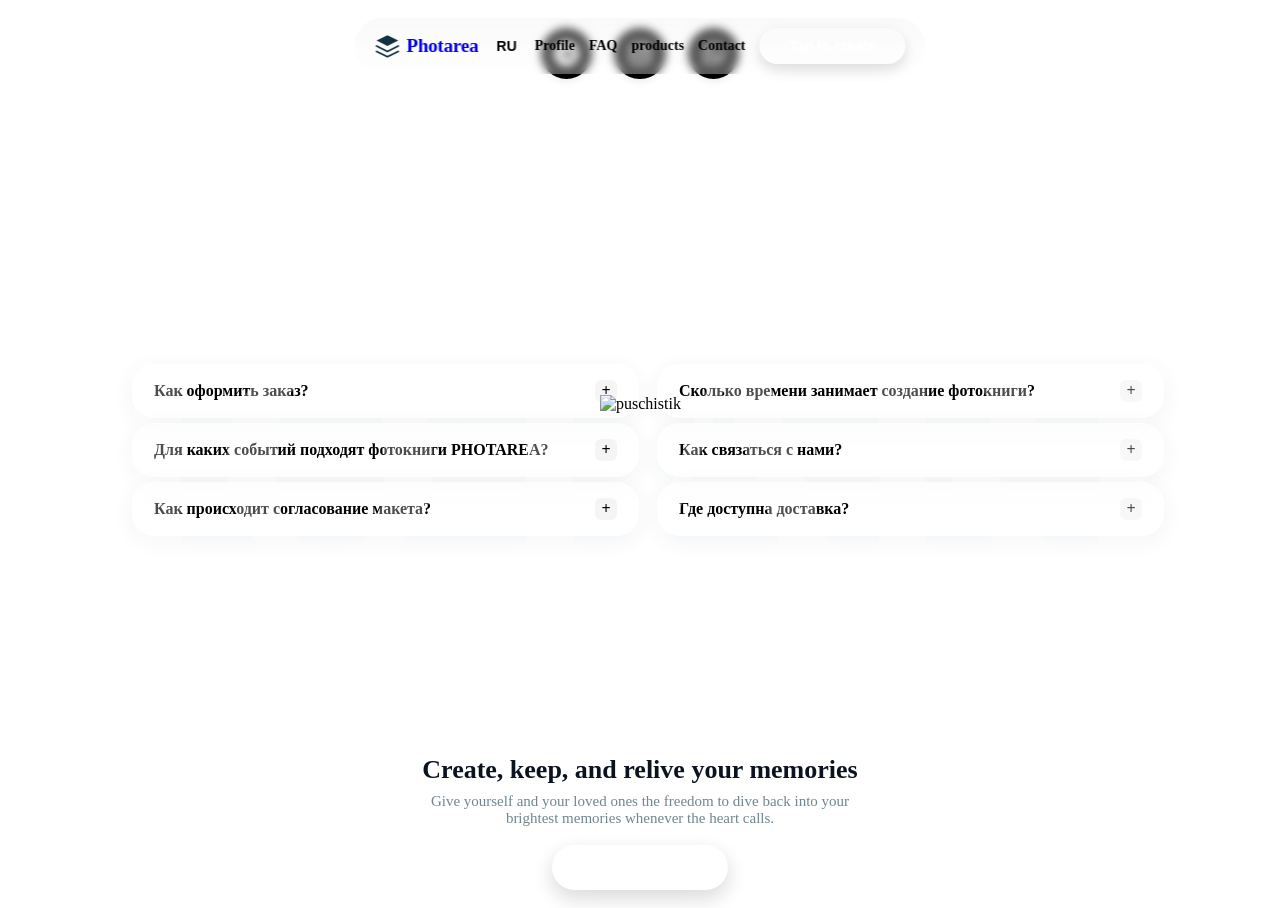
==== index.html @ 28ade05f "something wrong" ====
<!doctype html>
<html lang="en">
<head>
<meta charset="utf-8" />
<meta name="viewport" content="width=device-width,initial-scale=1" />
<meta name="theme-color" content="#FF93BB" />
<meta name="apple-mobile-web-app-capable" content="yes" />
<meta name="apple-mobile-web-app-status-bar-style" content="default" />

<link rel="preconnect" href="https://fonts.googleapis.com">
<link rel="preconnect" href="https://fonts.gstatic.com" crossorigin>
<link href="https://fonts.googleapis.com/css2?family=Poppins:wght@400;600;700&display=swap" rel="stylesheet">
<link href="https://fonts.googleapis.com/css2?family=Nunito:wght@700;800&display=swap" rel="stylesheet">

<link rel="stylesheet" href="css/main.css" />
<link rel="stylesheet" href="css/style.css" />
<link rel="stylesheet" href="css/public.css"/>
<link rel="stylesheet" href="https://cdnjs.cloudflare.com/ajax/libs/font-awesome/6.5.2/css/all.min.css">

<script src="../js/lang.js"></script>
<script src="../js/auth.js"></script>
<script scr="../index.js"></script>
<title>Photarea</title>
</head>
<body>
<div class="container">
  <header class="panel" role="banner" aria-label="Photarea navigation">
    <a class="logo" href="index.html" aria-label="Photarea home">
      <svg viewBox="0 0 24 24" fill="none" xmlns="http://www.w3.org/2000/svg" aria-hidden="true">
        <path d="M12 2L2 7L12 12L22 7L12 2Z" fill="#123244" />
        <path d="M2 17L12 22L22 17" stroke="#123244" stroke-width="1.6" stroke-linecap="round" stroke-linejoin="round" />
        <path d="M2 12L12 17L22 12" stroke="#123244" stroke-width="1.6" stroke-linecap="round" stroke-linejoin="round" />
      </svg>
      <div class="brand">Photarea</div>
    </a>
      
    <!-- inline language trigger (looks like normal text) -->
    <div class="lang" aria-hidden="false">
      <button class="lang-toggle" aria-haspopup="true" aria-expanded="false" title="Select language">RU</button>
      <div class="lang-menu" role="menu" aria-label="Language menu">
        <button class="lang-item selected" role="menuitem" data-lang="EN" data-label="English"><span class="code">EN</span><span class="label">English</span></button>
        <button class="lang-item" role="menuitem" data-lang="DE" data-label="Deutsch"><span class="code">DE</span><span class="label">Deutsch</span></button>
        <button class="lang-item" role="menuitem" data-lang="RU" data-label="Русский"><span class="code">RU</span><span class="label">Русский</span></button>
        <button class="lang-item" role="menuitem" data-lang="UA" data-label="Українська"><span class="code">UA</span><span class="label">Українська</span></button>
      </div>
    </div>

    <nav>
      <div class="nav-links">
        <a href="html/profile.html" data-protected>
          <img src="icon/free-icon-font-user-3917711.png" class="nav-icon" alt="">
          <span data-i18n="nav_profile">Profile</span>
        </a>
        <a href="html/faq.html">
          <img src="icon/free-icon-font-lightbulb-question-10469137.png" class="nav-icon" alt="">
          <span data-i18n="nav_faq">FAQ</span>
        </a>
        <a href="html/product.html">
          <img src="icon/free-icon-font-sparkles-17511706.png" class="nav-icon" alt="">
          <span data-i18n="nav_products">products</span>
        </a>
        <a href="html/support.html">
          <img src="icon/free-icon-font-comments-5074207.png" class="nav-icon" alt="">
          <span data-i18n="nav_contact">Contact</span>
        </a>
      </div>
    </nav>

    <div class="cta">
      <button class="btn" data-i18n="top_cta" onclick="window.location.href='html/album-guide.html'">Tap to create</button>
    </div>

  </header>

  <!-- Hero section — full viewport height, visually identical to original -->
  <section class="hero-section">
    <div class="hero-main">
      <p class="texthome">PHOTAREA</p>
      <img class="mascot" src="pushistik-2.0.png" alt="puschistik">
    </div>
    <div class="hero-copy" aria-hidden="false">
      <p class="hero-title" data-i18n="hero_title">Create, keep, and relive your memories</p>
      <p class="hero-sub" data-i18n="hero_sub">Give yourself and your loved ones the freedom to dive back into your <br> brightest memories whenever the heart calls.</p>
      <div class="hero-cta">
        <button class="btn" data-i18n="get_project" id="tapToCreate">Get Project</button>
      </div>
    </div>
  </section>

  <!-- Thin black divider -->
  <div class="section-divider"></div>

  <main>
    <section class="faq-section" aria-label="FAQ">
      <section class="faq-panel" aria-labelledby="faq1">
        <div class="faq-header" id="faq1" role="button" aria-controls="faq1-desc" aria-expanded="false">
          <span data-i18n="faq_q1_title">Как оформить заказ?</span>
          <span class="faq-toggle-indicator">+</span>
        </div>
        <div class="faq-body" id="faq1-desc" aria-hidden="true">
          <p data-i18n="faq_q1_p1">Вы выбираете желаемый формат фотокниги и отправляете нам фотографии. Далее менеджер связывается с вами лично, уточняет детали, настроение, пожелания и помогает сформировать концепцию. После согласования дизайнер создаёт индивидуальный макет, отражающий вашу историю и стиль. Мы согласуем каждую деталь, чтобы итоговая фотокнига выглядела именно так, как вы представляете.</p>
        </div>
      </section>

      <section class="faq-panel" aria-labelledby="faq2">
        <div class="faq-header" id="faq2" role="button" aria-controls="faq2-desc" aria-expanded="false">
          <span data-i18n="faq_q2_title">Сколько времени занимает создание фотокниги?</span>
          <span class="faq-toggle-indicator">+</span>
        </div>
        <div class="faq-body" id="faq2-desc" aria-hidden="true">
          <p data-i18n="faq_q2_p1">Вы можете создать свою индивидуальную фотокнигу, обсудив все детали с менеджером всего за 10 минут. Уже на следующий день мы отправим вам первый вариант макета для согласования.</p>
          <p data-i18n="faq_q2_p2">Дальнейшие сроки зависят от сложности дизайна и ваших пожеланий — иногда процесс немного удлиняется, если требуется дополнительная проработка деталей.</p>
          <p data-i18n="faq_q2_p3">После утверждения макета мы переходим к печати. Время доставки зависит от объёма фотокниги и сложности дизайна (зачастую процесс занимает максимум 14 дней).</p>
        </div>
      </section>

      <section class="faq-panel" aria-labelledby="faq3">
        <div class="faq-header" id="faq3" role="button" aria-controls="faq3-desc" aria-expanded="false">
          <span data-i18n="faq_q3_title">Для каких событий подходят фотокниги PHOTAREA?</span>
          <span class="faq-toggle-indicator">+</span>
        </div>
        <div class="faq-body" id="faq3-desc" aria-hidden="true">
          <p data-i18n="faq_q3_p1">Фотокниги PHOTAREA подходят для самых разных моментов вашей жизни: путешествий, тёплых подарков для близких, сохранения семейных традиций, важных событий и периодов, которые хочется помнить.</p>
          <p data-i18n="faq_q3_p2">Это могут быть воспоминания о путешествиях, любовные истори и история детства, годы взросления, семейные праздники и маленькие радости, которые создают вашу личную историю.</p>
          <p data-i18n="faq_q3_p3">Мы превращаем ваши моменты в вечную память, которая всегда будет рядом — красиво оформленную, доступную в любой момент и созданную с душой. Это всё, что хочется сохранить, передать дальше и хранить как часть семьи.</p>
        </div>
      </section>

      <section class="faq-panel" aria-labelledby="faq4">
        <div class="faq-header" id="faq4" role="button" aria-controls="faq4-desc" aria-expanded="false">
          <span data-i18n="faq_q4_title">Как связаться с нами?</span>
          <span class="faq-toggle-indicator">+</span>
        </div>
        <div class="faq-body" id="faq4-desc" aria-hidden="true">
          <p data-i18n="faq_q4_p1">Просто напишите нам в удобный мессенджер или заполните форму на сайте — менеджер ответит вам лично, поможет с выбором формата, обсудит идеи и расскажет обо всех этапах.</p>
        </div>
      </section>

      <section class="faq-panel" aria-labelledby="faq5">
        <div class="faq-header" id="faq5" role="button" aria-controls="faq5-desc" aria-expanded="false">
          <span data-i18n="faq_q5_title">Как происходит согласование макета?</span>
          <span class="faq-toggle-indicator">+</span>
        </div>
        <div class="faq-body" id="faq5-desc" aria-hidden="true">
          <p data-i18n="faq_q5_p1">Мы подготавливаем предварительный вариант и отправляем вам. Вы вносите корректировки, если нужно, а мы дорабатываем макет до полного идеала. Только после вашего утверждения работа переходит в печать.</p>
        </div>
      </section>

      <section class="faq-panel" aria-labelledby="faq6">
        <div class="faq-header" id="faq6" role="button" aria-controls="faq6-desc" aria-expanded="false">
          <span>Где доступна доставка?</span>
          <span class="faq-toggle-indicator">+</span>
        </div>
        <div class="faq-body" id="faq6-desc" aria-hidden="true">
          <p>На данный момент доставка осуществляется по Вене. Мы вручную и аккуратно передаём готовые фотокниги, чтобы они дошли до вас в идеальном состоянии.
            В ближайшее время планируется расширение доставки по всей Австрии.</p>
        </div>
      </section>
    </section>

    <div class="social-links">
      <a href="https://t.me/Photareabot" target="_blank" class="fab fa-telegram"></a>
      <a href="https://www.instagram.com/photarea.at/" target="_blank" class="fab fa-instagram"></a>
      <a href="https://wa.me/+79267020012" target="_blank" class="fab fa-whatsapp"></a>
    </div>
  </main>
</div>

<script>
  (function(){
    const headers = Array.from(document.querySelectorAll('.faq-header'));
    function closeBody(body){
      const panel = body.closest('.faq-panel');
      const header = panel.querySelector('.faq-header');
      const indicator = header.querySelector('.faq-toggle-indicator');
      body.classList.remove('open');
      body.style.maxHeight = '0px';
      body.setAttribute('aria-hidden','true');
      header.setAttribute('aria-expanded','false');
      if(indicator) indicator.textContent = '+';
    }
    headers.forEach(h=>{
      h.addEventListener('click', ()=>{
        const panel = h.closest('.faq-panel');
        const body = panel.querySelector('.faq-body');
        const indicator = h.querySelector('.faq-toggle-indicator');
        const isOpen = body.classList.contains('open');
        if(!isOpen){
          document.querySelectorAll('.faq-body.open').forEach(b=>{ if(b!==body) closeBody(b); });
          body.classList.add('open');
          body.style.maxHeight = body.scrollHeight + 'px';
          body.setAttribute('aria-hidden','false');
          h.setAttribute('aria-expanded','true');
          if(indicator) indicator.textContent = '−';
        } else {
          closeBody(body);
        }
      });
      h.addEventListener('keydown', (e)=>{ if(e.key==='Enter'||e.key===' '){e.preventDefault();h.click();} });
    });
  })();
</script>
</body>
</html>
---- css/style.css ----
html,body{
 height:100%;
}

/* надпись под маскотом mascot GIF */
.hero-copy{
 position:fixed;
 left:50%;
 top:75%;
 transform:translateX(-50%);
 text-align:center;
 width:100%;
 max-width:30rem;
 padding:5rem 20px;
 z-index:60;
 pointer-events:auto;
}

.mascot{
 position: relative;
 max-width: 30rem;
 width: auto;
 height: auto;
 z-index: 2;
 user-select: none;
 will-change: transform;
 animation: mascotFloat 3s ease-in-out infinite;
 margin-bottom: 7rem; /* Подтягиваем нижний текст ближе к гифке */
}

.panel{
 width: fit-content;
 background: linear-gradient(180deg, rgba(240, 240, 240, 0.351) , rgba(255,255,255,0.34));
 border-radius: 60px;
 padding: 10px 20px;
 display:flex;
 justify-content:center;
 align-items:center;
 flex-wrap:nowrap;
 gap:14px;
 backdrop-filter: blur(4px) saturate(150%);
 position: fixed;
 top: 2%;
 left: 50%;
 transform: translateX(-50%);
 z-index: 100;
}

.panel:before{
 content:"";
 position:absolute;
 /*inset:1px;*/
}

/* логотип на ~10px влево относительно предыдущего положения */
      .logo{
        display:flex;
        align-items:center;
        gap:6px;
        flex:0 0 auto;
        text-decoration:none
    }
      .logo svg{width:26px;height:26px}
      .brand{color:var(--accent-text);font-weight:700;font-size:19px;letter-spacing:-0.01em;text-decoration:none;}

      /* вернуть горизонтальное расположение и центрировать меню */
      nav{flex:0 0 auto;display:flex;justify-content:center;}
      .nav-links{display:flex;align-items:center;gap:14px;}
      .nav-links a{color:var(--link-muted);text-decoration:none;font-weight:600;font-size:14px;display:flex;flex-direction:column;align-items:center;gap:4px}
      .nav-links a:hover{color:var(--accent-text)}
      .nav-icon{display:none;width:20px;height:20px;object-fit: contain;}
      .nav-links a:hover .nav-icon{opacity: 0.8;}

      /* language trigger styling */
      .lang{position:relative;display:flex;align-items:center;margin: 0;}
      .lang-toggle{background:none;border:none;color:var(--link-muted);font-weight:600;font-size:14px;cursor:pointer;padding:6px 4px;display:flex;align-items:center;gap:8px}
      .lang-toggle:hover{color:var(--accent-text)}
      /* center dropdown under the toggle; increased width to fit labels when shown in toggle */
      .lang-menu{position:absolute;top:calc(100% + 17px);left:50%;transform:translateX(-50%);min-width:130px;
        /* полупрозрачный фон с блюром */
        background: rgba(255,255,255,0.32);
        backdrop-filter: blur(8px) saturate(110%);
        border-radius:10px;
        border:1px solid rgba(255,255,255,0.6);
        box-shadow:0 6px 18px rgba(12,35,50,0.06);
        /* уменьшил боковые отступы меню примерно в 2 раза */
        padding:6px 2px;display:none;flex-direction:column;z-index:3}
      .lang-menu.open{display:flex}
      /* компактные боковые отступы у пунктов: ~5-10px слева/справа */
      .lang-item{background:transparent;border:none;padding:8px 6px;text-align:center;cursor:pointer;font-weight:450;color:var(--accent-text);border-radius:6px;display:flex;align-items:center;justify-content:center;gap:8px;font-size:15px}
      .lang-item .code{font-weight:700;color:var(--accent-text);min-width:auto;text-align:center}
      .lang-item .label{color:var(--link-muted);font-weight:450;text-align:center}
      .lang-item:hover{background:rgba(255,255,255,0.14)}
      .lang-item.selected{background:rgba(0,0,0,0.06)}

      /* сдвинем кнопку на ~10px вправо и увеличим радиус */
      .cta{flex:0 0 auto;}
      .cta .btn{
        background: var(--button-bg);
        color:#fff;
        padding:10px 30px;
        border-radius:34px; /* увеличено примерно в 2 раза */
        border: none;
        font-weight:600;
        font-size:14px;
        box-shadow: 0 6px 14px rgba(17,17,17,0.14), inset 0 -2px 4px rgba(255,255,255,0.03);
        cursor: pointer;
      }
      .cta .btn:active{transform:translateY(1px)}

      /* Burger menu styles - only for mobile */
      .burger-menu {
        position: fixed;
        top: 0;
        left: 0;
        width: 100%;
        height: 100vh;
        background: transparent;
        backdrop-filter: blur(10px);
        z-index: 1000;
        padding: 80px 30px 30px;
        box-sizing: border-box;
        overflow-y: auto;
        transform: translateX(-100%);
        transition: transform 0.4s cubic-bezier(0.4, 0, 0.2, 1);
        display: flex;
        flex-direction: column;
        gap: 20px;
      }

      .burger-menu.active {
        transform: translateX(0);
      }

      .burger-close {
        position: absolute;
        top: 20px;
        right: 20px;
        background: none;
        border: none;
        font-size: 32px;
        color: #111;
        cursor: pointer;
        padding: 10px;
        line-height: 1;
      }

      .burger-nav {
        display: flex;
        flex-direction: column;
        gap: 15px;
      }

      .burger-nav a {
        display: flex;
        align-items: center;
        gap: 15px;
        padding: 18px 20px;
        background: #111;
        color: #fff;
        text-decoration: none;
        border-radius: 12px;
        font-size: 16px;
        font-weight: 600;
        transition: all 0.3s ease;
      }

      .burger-nav a:active {
        transform: scale(0.98);
        opacity: 0.8;
      }

      .burger-nav img {
        width: 24px;
        height: 24px;
        filter: invert(1) brightness(2);
      }

      .burger-lang {
        margin-top: 20px;
        padding: 20px;
        background: rgba(0, 0, 0, 0.05);
        border-radius: 12px;
      }

      .burger-lang-title {
        font-size: 14px;
        font-weight: 600;
        color: #666;
        margin-bottom: 12px;
        text-transform: uppercase;
        letter-spacing: 0.5px;
      }

      .burger-lang-items {
        display: grid;
        grid-template-columns: repeat(2, 1fr);
        gap: 10px;
      }

      .burger-lang-item {
        background: #111;
        color: #fff;
        border: none;
        padding: 12px;
        border-radius: 8px;
        font-size: 14px;
        font-weight: 600;
        cursor: pointer;
        transition: all 0.3s ease;
      }

      .burger-lang-item:active {
        transform: scale(0.95);
        opacity: 0.8;
      }

      .burger-lang-item.selected {
        background: #333;
      }

      .texthome{
        position: absolute;
        left: 50%;
        top: 50%;
        transform: translate(-50%, -50%);
        margin: 0;
        font-size: 19rem;
        font-display: fallback;
        font-weight: 800;
        color: #fff;
        opacity: 0.3;
        z-index: 1;
        user-select: none;
      }

      /* centered mascot and background text container */
      .hero-main {
        position: fixed;
        left: 50%;
        top: calc(50% + 10px);
        transform: translate(-50%, -50%);
        z-index: 50;
        display: flex;
        align-items: center;
        justify-content: center;
        pointer-events: none;
        width: 100%;
        height: auto;
      }

      @keyframes mascotFloat{
        0%{transform: translateY(0)}
        50%{transform: translateY(-30px)}
        100%{transform: translateY(0)}
      }




      .hero-title{font-size:26px;margin:0;color:#0b1220;font-weight:700}
      .hero-sub{font-size:15px;margin:8px 0 0;color:rgba(18,50,68,0.6);max-width:720px;margin-left:auto;margin-right:auto}
      .hero-cta{margin-top:18px}
      /* уменьшена примерно на 1/3 от предыдущего большого размера */
      .hero-cta .btn{
        background:var(--button-bg);
        color:#fff;
        padding:14px 48px;
        border-radius:45px;
        border:0;
        font-weight:700;
        font-size:15px;
        box-shadow:0 8px 20px rgba(17,17,17,0.16);
      }
    
      

      /* Responsive spacing adjustments */
      @media (max-width:1200px){
        .panel{width: fit-content; max-width: 95%; padding: 8px 15px; border-radius: 40px; gap: 12px;}
        .panel:before{border-radius: 40px;}
        .brand{display:none;}
        .nav-links{gap: 12px;}
        .nav-links a span{font-size: 10px;}
        .cta .btn{padding: 8px 15px; font-size: 12px;}
        .texthome{font-size: 120px;}
        .mascot{max-width: 60vw;}
      }

      @media (max-width:720px){
        body {
          display: flex;
          flex-direction: column;
          align-items: center;
          justify-content: flex-start;
          overflow: hidden;
          height: 100vh;
          padding: 0;
          margin: 0;
          position: relative;
        }
        
        /* Make logo clickable on mobile to open burger */
        .logo {
          cursor: pointer;
          z-index: 101;
        }
        
        .panel{
          padding: 11px 20px; 
          gap: 15px; 
          width: 90%; 
          min-width: auto; 
          max-width: 70%; 
          top: 15px; 
          border-radius: 50px;
        }
        .panel:before{border-radius: 50px;}
        .nav-links{gap: 15px}
        .nav-links a span{display:none;}
        .nav-icon{display:block; width: 28px; height: 28px;}
        .lang{margin: 0;}
        .lang-toggle{font-size: 16px;}
        .cta{display:none;}

        /* Flex container for Text and Mascot */
        .hero-main {
          position: relative;
          top: auto;
          left: auto;
          transform: none;
          display: flex;
          flex-direction: column;
          align-items: center;
          justify-content: center;
          width: 100%;
          margin-top: 65px; /* Space for header - reduced to show content higher */
          flex: 1; /* Take available space */
          pointer-events: none;
        }

        .texthome {
          position: relative;
          left: auto;
          top: auto;
          transform: none;
          font-size: 18vw;
          font-weight: 800;
          color: #fff;
          opacity: 0.6;
          z-index: 1;
          white-space: nowrap;
          user-select: none;
        }
        
        .mascot {
          position: relative;
          top: auto;
          left: auto;
          transform: none;
          max-width: 80vw;
          max-height: 35vh;
          margin: 0;
          animation: mascotFloatMobile 3s ease-in-out infinite;
        }
        
        @keyframes mascotFloatMobile {
          0%{transform: translateY(0)}
          50%{transform: translateY(-15px)}
          100%{transform: translateY(0)}
        }

        .hero-copy {
          position: relative;
          bottom: auto;
          top: auto;
          left: auto;
          transform: none;
          width: 100%;
          margin: -1px 0 0 0; /* Negative margin to bring content higher */
          z-index: 10;
          padding: 0 20px 120px 20px;
          box-sizing: border-box;
          text-align: center;
        }

        .hero-title{font-size: 24px; line-height: 1.2;}
        .hero-sub{font-size: 14px; line-height: 1.4; }
        .hero-sub br { display: none; }
        
        .hero-cta {
          width: 100%;
          display: flex;
          justify-content: center;
          margin-top: 20px;
        }
        .hero-cta .btn {
          width: 100%;
          font-size: 16px;
          padding: 16px 0;
          font-weight: 700;
          border-radius: 20px;
        }
}



      /* вернуть горизонтальное расположение и центрировать меню */
      nav{flex:0 0 auto;display:flex;justify-content:center;}
      .nav-links{display:flex;align-items:center;gap:14px;}
      .nav-links a{color:var(--link-muted);text-decoration:none;font-weight:600;font-size:14px;display:flex;flex-direction:column;align-items:center;gap:4px}
      .nav-links a:hover{color:var(--accent-text)}
      .nav-icon{display:none;width:20px;height:20px;object-fit: contain;}
      .nav-links a:hover .nav-icon{opacity: 0.8;}


      /* language trigger styling */
      .lang{position:relative;display:flex;align-items:center;margin: 0;}
      .lang-toggle{background:none;border:none;color:var(--link-muted);font-weight:600;font-size:14px;cursor:pointer;padding:6px 4px;display:flex;align-items:center;gap:8px}
      .lang-toggle:hover{color:var(--accent-text)}
      /* center dropdown under the toggle; increased width to fit labels when shown in toggle */
      .lang-menu{position:absolute;top:calc(100% + 17px);left:50%;transform:translateX(-50%);min-width:130px;
        /* полупрозрачный фон с блюром */
        background: rgba(255,255,255,0.32);
        backdrop-filter: blur(8px) saturate(110%);
        border-radius:10px;
        border:1px solid rgba(255,255,255,0.6);
        box-shadow:0 6px 18px rgba(12,35,50,0.06);
        /* уменьшил боковые отступы меню примерно в 2 раза */
        padding:6px 2px;display:none;flex-direction:column;z-index:3}
      .lang-menu.open{display:flex}
      /* компактные боковые отступы у пунктов: ~5-10px слева/справа */
      .lang-item{background:transparent;border:none;padding:8px 6px;text-align:center;cursor:pointer;font-weight:450;color:var(--accent-text);border-radius:6px;display:flex;align-items:center;justify-content:center;gap:8px;font-size:15px}
      .lang-item .code{font-weight:700;color:var(--accent-text);min-width:auto;text-align:center}
      .lang-item .label{color:var(--link-muted);font-weight:450;text-align:center}
      .lang-item:hover{background:rgba(255,255,255,0.14)}
      .lang-item.selected{background:rgba(0,0,0,0.06)}

      /* сдвинем кнопку на ~10px вправо и увеличим радиус */
      .cta{flex:0 0 auto;}
      .cta .btn{
        background: var(--button-bg);
        color:#fff;
        padding:10px 30px;
        border-radius:34px; /* увеличено примерно в 2 раза */
        border: none;
        font-weight:600;
        font-size:14px;
        box-shadow: 0 6px 14px rgba(17,17,17,0.14), inset 0 -2px 4px rgba(255,255,255,0.03);
        cursor: pointer;
      }
      .cta .btn:active{transform:translateY(1px)}

            .hero-cta .btn{
        background:var(--button-bg);
        color:#fff;
        padding:14px 48px;
        border-radius:45px;
        border:0;
        font-weight:700;
        font-size:15px;
        box-shadow:0 8px 20px rgba(17,17,17,0.16);
      }
    

      /* Responsive spacing adjustments */
      @media (max-width:1200px){
        .panel{width: fit-content; max-width: 95%; padding: 8px 15px; border-radius: 40px; gap: 12px;}
        .panel:before{border-radius: 40px;}
        .brand{display:none;}
        .nav-links{gap: 12px;}
        .nav-links a span{font-size: 10px;}
        .cta .btn{padding: 8px 15px; font-size: 12px;}
      }

      @media (max-width:720px){
        .panel{padding:11px 20px; gap: 15px; width: 90%; min-width: auto; max-width: 70%; top: 15px; border-radius: 50px;}
        .panel:before{border-radius: 50px;}
        .brand{display:none;}
        .nav-links{gap: 15px}
        .nav-links a span{display:none;}
        .nav-icon{display:block; width: 28px; height: 28px;}
        .lang{margin: 0;}
        .lang-toggle{font-size: 18px;}
        .cta{display:none;}
      }

      @keyframes mascotFloat{
        0%{transform:translate(-50%,-50%) translateY(0)}
        50%{transform:translate(-50%,-50%) translateY(-30px)}
        100%{transform:translate(-50%,-50%) translateY(0)}
      }

      
      /* FAQ styles */

      .faq-section{
        width: min(1000px, 88%);
        /* фиксируем FAQ по центру экрана */
        position: fixed;
        left: 50%;
        top: 50%;
        transform: translate(-50%,-50%);
        display: grid;
        grid-template-columns: repeat(2, minmax(280px, 1fr));
        gap: 5px 18px; /* rows gap 5px, columns gap 18px */
        align-items: start; /* prevent row items from stretching to same height */
        font-family: inherit;
        margin: 0;
        z-index: 20;
      }

      .faq-panel{width:100%; display:flex; flex-direction:column; align-self:start}

      /* move left/right columns outward by 8px (visual shift) */
      .faq-panel:nth-child(odd){ transform: translateX(-8px); }
      .faq-panel:nth-child(even){ transform: translateX(8px); }

      @media (max-width:720px){
        .faq-panel:nth-child(odd), .faq-panel:nth-child(even){ transform: none; }
      }

      @media (max-width:920px){
        .faq-section{grid-template-columns: repeat(2, 1fr); width:94%;}
      }

      @media (max-width:720px){
        /* Mobile: stack panels in a single column */
        .faq-section{grid-template-columns:1fr;width:94%;padding:0 10px;box-sizing:border-box}
        .faq-panel{transform:none;padding:12px;min-width:0;box-sizing:border-box}
        .faq-body p{font-size:16px;line-height:1.5;word-break:break-word;overflow-wrap:break-word}
      }

      @media (max-width:700px){
        /* Mobile: let FAQ flow normally so social links move down on expand */
        .faq-section{position:relative;left:auto;top:auto;transform:none;max-height:none;overflow:visible;margin:120px auto 0;width:94%;}
      }

      .faq-panel{
        background: linear-gradient(180deg, rgba(255,255,255,0.48), rgba(255,255,255,0.34));
        border: .3px solid var(--nav-border);
        border-radius: 22px;
        padding: 6px 8px;
        box-shadow: 0 5px 22px rgba(19,55,85,0.06);
        backdrop-filter: blur(8px) saturate(110%);
        overflow: visible;
      }

      .faq-header{
        cursor: pointer;
        display:flex;
        align-items:center;
        justify-content:space-between;
        gap:12px;
        padding:10px 14px;
        font-weight:700;
        color:var(--accent-text);
        user-select:none;
      }

      .faq-body{
        overflow:hidden;
        max-height:0;
        transition: max-height 320ms cubic-bezier(.2,.9,.3,1), padding 260ms ease, opacity 260ms ease;
        padding:0 14px;
        opacity:0;
      }

      .faq-body.open{ /* open state */
        opacity:1;
        padding:12px 14px 18px 14px;
      }

      .faq-body p{
        text-indent:1.2em; /* "красная строка" — отступ первой строки */
        margin:0 0 1em 0; /* одна строка пропуска между абзацами */
        line-height:1.6;
        color: #0b1220;
      }

      .faq-body p::first-line{ /* первая строка: наследует основной цвет (красный удалён) */
        color: inherit;
      }

      .faq-toggle-indicator{
        width:22px;height:22px;display:inline-flex;align-items:center;justify-content:center;border-radius:6px;background:rgba(0,0,0,0.04);font-weight:700;color:var(--accent-text)
      }



          .social-links {
        position: relative;
        left: auto;
        bottom: auto;
        transform: none;
        display: flex;
        gap: 0.6rem;
        justify-content: center;
        align-items: center;
        padding: 20px 0 30px 0;
        margin-top: auto;
        z-index: 10;
      }

      .social-links a {
        display:inline-flex;
        justify-content:center;
        align-items:center;
        margin: 0 0.4rem;
        width: 3.2rem;
        height: 3.2rem;
        line-height: 1;
        background-color: #000000;
        text-decoration: none;
        border-radius: 50%;
        color: #ffffff;
        font-size: 1.6rem;
        box-shadow: 0 2px 8px rgba(0,0,0,0.08);
        transition: transform .12s ease, background-color .12s ease, color .12s ease;
        cursor: pointer;
      }

      .social-links a:hover{
        transform: translateY(-3px);
        background-color: var(--main-clr, #ffffff);
        color: #000000;
        box-shadow: 0 6px 18px rgba(11,24,40,0.14);
      }

      @media (max-width:700px){
        .social-links{bottom:auto;gap:0.45rem; padding: 30px 0 20px 0; margin-top: auto;}
        .social-links a{width:3rem;height:3rem;font-size:2rem}
      }
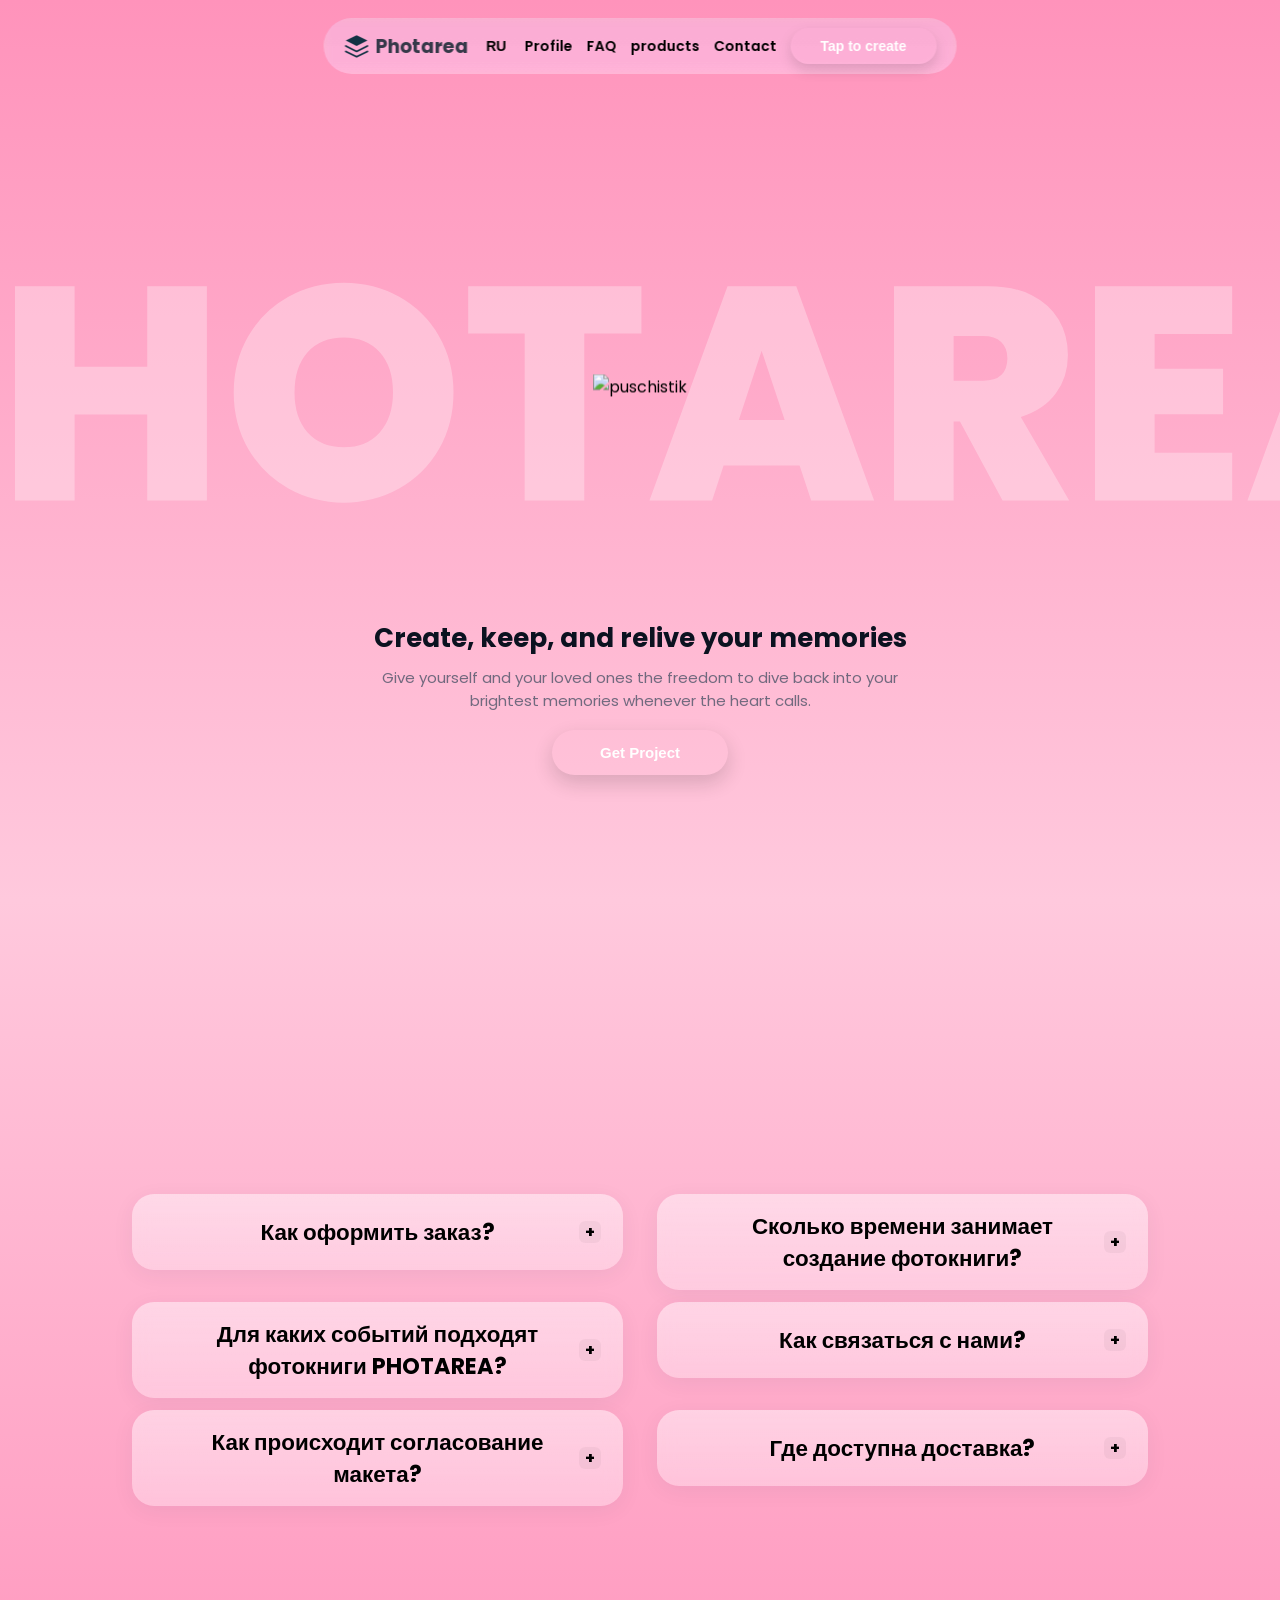
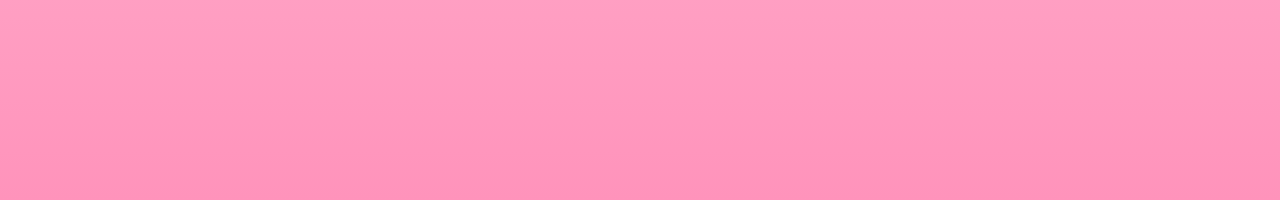
==== commit e3644a56: "The return of development 1. Adding admin-panel-v1 files to the repository 2. Editing files (deletin" ====
--- a/index.html
+++ b/index.html
@@ -17,9 +17,9 @@
 <link rel="stylesheet" href="css/public.css"/>
 <link rel="stylesheet" href="https://cdnjs.cloudflare.com/ajax/libs/font-awesome/6.5.2/css/all.min.css">
 
-<script src="../js/lang.js"></script>
-<script src="../js/auth.js"></script>
-<script scr="../index.js"></script>
+<script src="js/lang.js"></script>
+<script src="js/auth.js"></script>
+<script src="index.js"></script>
 <title>Photarea</title>
 </head>
 <body>
@@ -86,9 +86,6 @@
       </div>
     </div>
   </section>
-
-  <!-- Thin black divider -->
-  <div class="section-divider"></div>
 
   <main>
     <section class="faq-section" aria-label="FAQ">
@@ -158,11 +155,7 @@
       </section>
     </section>
 
-    <div class="social-links">
-      <a href="https://t.me/Photareabot" target="_blank" class="fab fa-telegram"></a>
-      <a href="https://www.instagram.com/photarea.at/" target="_blank" class="fab fa-instagram"></a>
-      <a href="https://wa.me/+79267020012" target="_blank" class="fab fa-whatsapp"></a>
-    </div>
+
   </main>
 </div>
 
--- a/css/style.css
+++ b/css/style.css
@@ -1,19 +1,74 @@
-html,body{
- height:100%;
-}
-
-/* надпись под маскотом mascot GIF */
+/* ============================================
+   Single-page scrollable layout
+   ============================================ */
+html {
+  height: 100%;
+}
+
+body {
+  min-height: 100vh;
+  height: auto;
+  overflow-y: unset;
+  display: block;
+  padding: 0;
+}
+
+.container {
+  display: flex;
+  flex-direction: column;
+  width: 100%;
+  margin: 0;
+  padding: 0;
+}
+
+.hero-section {
+  min-height: 100vh;
+  height: 100vh;
+  display: flex;
+  flex-direction: column;
+  align-items: center;
+  justify-content: center;
+  position: relative;
+  padding-top: 80px;
+  padding-bottom: 20px;
+  background: linear-gradient(180deg, var(--bg1) 0%, var(--bg3) 100%);
+  scroll-snap-align: start;
+  scroll-snap-stop: always;
+  overflow: hidden;
+}
+
+.section-divider {
+  width: 100%;
+  height: 1px;
+  background: rgba(0, 0, 0, 0.08);
+  margin: 0;
+}
+
+main {
+  display: flex;
+  flex-direction: column;
+  align-items: center;
+  justify-content: center;
+  min-height: 100vh;
+  height: 100vh;
+  padding: 60px 0;
+  width: 100%;
+  background: linear-gradient(180deg, var(--bg3) 0%, var(--bg1) 100%);
+  scroll-snap-align: start;
+  scroll-snap-stop: always;
+  overflow-y: auto;
+}
+
+/* надпись под маскотом */
 .hero-copy{
- position:fixed;
- left:50%;
- top:75%;
- transform:translateX(-50%);
+ position: relative;
  text-align:center;
  width:100%;
- max-width:30rem;
- padding:5rem 20px;
+ max-width:36rem;
+ padding: 0 20px 1rem;
  z-index:60;
  pointer-events:auto;
+ margin: 0 auto;
 }
 
 .mascot{
@@ -25,7 +80,7 @@
  user-select: none;
  will-change: transform;
  animation: mascotFloat 3s ease-in-out infinite;
- margin-bottom: 7rem; /* Подтягиваем нижний текст ближе к гифке */
+ margin-bottom: 1rem;
 }
 
 .panel{
@@ -236,17 +291,14 @@
 
       /* centered mascot and background text container */
       .hero-main {
-        position: fixed;
-        left: 50%;
-        top: calc(50% + 10px);
-        transform: translate(-50%, -50%);
+        position: relative;
         z-index: 50;
         display: flex;
         align-items: center;
         justify-content: center;
         pointer-events: none;
         width: 100%;
-        height: auto;
+        min-height: 50vh;
       }
 
       @keyframes mascotFloat{
@@ -293,8 +345,9 @@
           flex-direction: column;
           align-items: center;
           justify-content: flex-start;
-          overflow: hidden;
-          height: 100vh;
+          overflow-y: auto;
+          height: auto;
+          min-height: 100vh;
           padding: 0;
           margin: 0;
           position: relative;
@@ -324,6 +377,12 @@
         .cta{display:none;}
 
         /* Flex container for Text and Mascot */
+        .hero-section {
+          padding-top: 70px;
+          padding-bottom: 20px;
+          justify-content: flex-start;
+        }
+
         .hero-main {
           position: relative;
           top: auto;
@@ -334,8 +393,8 @@
           align-items: center;
           justify-content: center;
           width: 100%;
-          margin-top: 65px; /* Space for header - reduced to show content higher */
-          flex: 1; /* Take available space */
+          min-height: auto;
+          flex: none;
           pointer-events: none;
         }
 
@@ -377,9 +436,9 @@
           left: auto;
           transform: none;
           width: 100%;
-          margin: -1px 0 0 0; /* Negative margin to bring content higher */
+          margin: 0;
           z-index: 10;
-          padding: 0 20px 120px 20px;
+          padding: 0 20px 30px 20px;
           box-sizing: border-box;
           text-align: center;
         }
@@ -486,9 +545,9 @@
       }
 
       @keyframes mascotFloat{
-        0%{transform:translate(-50%,-50%) translateY(0)}
-        50%{transform:translate(-50%,-50%) translateY(-30px)}
-        100%{transform:translate(-50%,-50%) translateY(0)}
+        0%{transform:translateY(0)}
+        50%{transform:translateY(-20px)}
+        100%{transform:translateY(0)}
       }
 
       
@@ -496,17 +555,13 @@
 
       .faq-section{
         width: min(1000px, 88%);
-        /* фиксируем FAQ по центру экрана */
-        position: fixed;
-        left: 50%;
-        top: 50%;
-        transform: translate(-50%,-50%);
+        position: relative;
         display: grid;
         grid-template-columns: repeat(2, minmax(280px, 1fr));
-        gap: 5px 18px; /* rows gap 5px, columns gap 18px */
-        align-items: start; /* prevent row items from stretching to same height */
+        gap: 12px 18px;
+        align-items: start;
         font-family: inherit;
-        margin: 0;
+        margin: 0 auto;
         z-index: 20;
       }
 
@@ -533,7 +588,7 @@
 
       @media (max-width:700px){
         /* Mobile: let FAQ flow normally so social links move down on expand */
-        .faq-section{position:relative;left:auto;top:auto;transform:none;max-height:none;overflow:visible;margin:120px auto 0;width:94%;}
+        .faq-section{position:relative;left:auto;top:auto;transform:none;max-height:none;overflow:visible;margin:0 auto;width:94%;}
       }
 
       .faq-panel{
@@ -548,14 +603,30 @@
 
       .faq-header{
         cursor: pointer;
-        display:flex;
-        align-items:center;
-        justify-content:space-between;
-        gap:12px;
-        padding:10px 14px;
-        font-weight:700;
-        color:var(--accent-text);
-        user-select:none;
+        display: grid;
+        grid-template-columns: 22px 1fr 22px;
+        align-items: center;
+        gap: 8px;
+        padding: 10px 14px;
+        min-height: 64px;
+        font-weight: 700;
+        color: var(--accent-text);
+        user-select: none;
+      }
+
+      /* invisible left spacer — mirrors the + indicator on the right */
+      .faq-header::before {
+        content: '';
+        display: block;
+        width: 22px;
+        height: 22px;
+      }
+
+      /* center the question text */
+      .faq-header > span:first-child {
+        text-align: center;
+        font-size: 1.4rem;
+        line-height: 2rem;
       }
 
       .faq-body{
@@ -598,7 +669,6 @@
         justify-content: center;
         align-items: center;
         padding: 20px 0 30px 0;
-        margin-top: auto;
         z-index: 10;
       }
 
@@ -628,7 +698,7 @@
       }
 
       @media (max-width:700px){
-        .social-links{bottom:auto;gap:0.45rem; padding: 30px 0 20px 0; margin-top: auto;}
+        .social-links{bottom:auto;gap:0.45rem; padding: 30px 0 20px 0;}
         .social-links a{width:3rem;height:3rem;font-size:2rem}
       }
 
--- a/css/public.css
+++ b/css/public.css
@@ -0,0 +1,176 @@
+@import url('https://fonts.googleapis.com/css2?family=Poppins:ital,wght@300;400;500;600;700;800&display=swap');
+
+
+:root{
+ --color-primary: #7380ec;
+ --color-danger: #ff7782;
+ --color-success: #41f1b6;
+ --color-warning: #ffbb55;
+ --color-white: #fff;
+ --color-info-dark: #7d8da1;
+ --color-info-light: #dce1ed;
+ --color-dark: #363949;
+ --color-light: rgba(132, 139, 200, 0.18);
+ --color-primary-veriant: #111e88;
+ --color-dark-veriant: #677483;
+ --color-background: #f6f6f9;
+
+ --card-border-radius: 2rem;
+ --border-radius-1: 0.4rem;
+ --border-radius-2: 0.8rem;
+ --border-radius-3: 1.2rem;
+
+ --card-padding: 1.8rem;
+ --padding-1: 1.2rem;
+
+ --box-shadow: 0 2rem 3rem var(--color-light);
+    
+    
+    /* palette sampled from provided hero image */
+ --bg1: #FF93BB;
+ --bg3: #FFC9DD;
+}
+
+
+.dark-theme-variables {
+ --color-background: #181a1e;
+ --color-white: #202528;
+ --color-dark: #edeffd;
+ --color-dark-veriant: #a3bdcc;
+ --color-light: rgba(0,0,0,0.4);
+ --box-shadow: 0 2rem 3rem var(--color-light);
+}
+
+
+*{
+ margin: 0;
+ padding: 0;
+ outline: 0;
+ appearance: none;
+ border: 0;
+ text-decoration: none;
+ list-style: none;
+ box-sizing: border-box;
+}
+
+
+body{
+ width: 100vw;
+ height: 100vh;
+ overflow-x: hidden;
+ overflow-y: scroll;
+ scroll-snap-type: y mandatory;
+ margin:0;
+ font-family: 'Poppins', "Inter","Noto Sans Arabic","Roobert","Helvetica Neue",Helvetica,Arial,sans-serif, -apple-systemн;
+ background: var(--bg3);
+ -webkit-font-smoothing:antialiased;
+ -moz-osx-font-smoothing:grayscale;
+ display:block;
+}
+
+
+.container{
+ display: flex;
+ flex-direction: column;
+ width: 100%;
+ margin: 0 auto;
+}
+
+a{
+    color: var(--color-dark);
+}
+
+img{
+    display: block;
+    width: 100%;
+}
+
+h1{
+    font-weight: 800;
+    font-size: 1.8rem;
+}
+
+h2{
+    font-size:1.4rem;
+}
+
+h3{
+    font-size:0.87rem;
+}
+
+h4{
+    font-size: 0.8rem;
+}
+
+h5{
+    font-size: 0.77rem;
+}
+
+small{
+    font-size: 0.75rem;
+}
+
+.profile-photo{
+    width: 2.8rem;
+    height: 2.8rem;;
+    border-radius: 50%;
+    overflow: hidden;
+}
+
+.text-muted{
+    color: var(--color-dark);
+}
+
+p{
+    color: var(--color-dark-veriant);
+}
+
+b{
+    color: var(--color-dark);
+}
+
+.primary{
+    color: var(--color-primary);
+}
+
+.danger{
+    color: var(--color-danger);
+}
+.success{
+    color: var(--color-success);
+}
+.warning{
+    color: var(--color-warning);
+}
+
+aside{
+    height: 100vh;;
+}
+
+aside .top{
+    display: flex;
+    align-items: center;
+    justify-content: space-between;
+    margin-top:1.4rem;
+}
+
+aside .logo{
+    display: flex;
+    gap: 0.8rem;
+}
+
+aside .logo .img{
+    width: 2rem;
+    height: 2rem;
+}
+
+aside .close{
+    display: none;
+}
+
+
+@media screen and (min-width: 1921px) {
+    html {
+        font-size: 21px;
+    }
+}
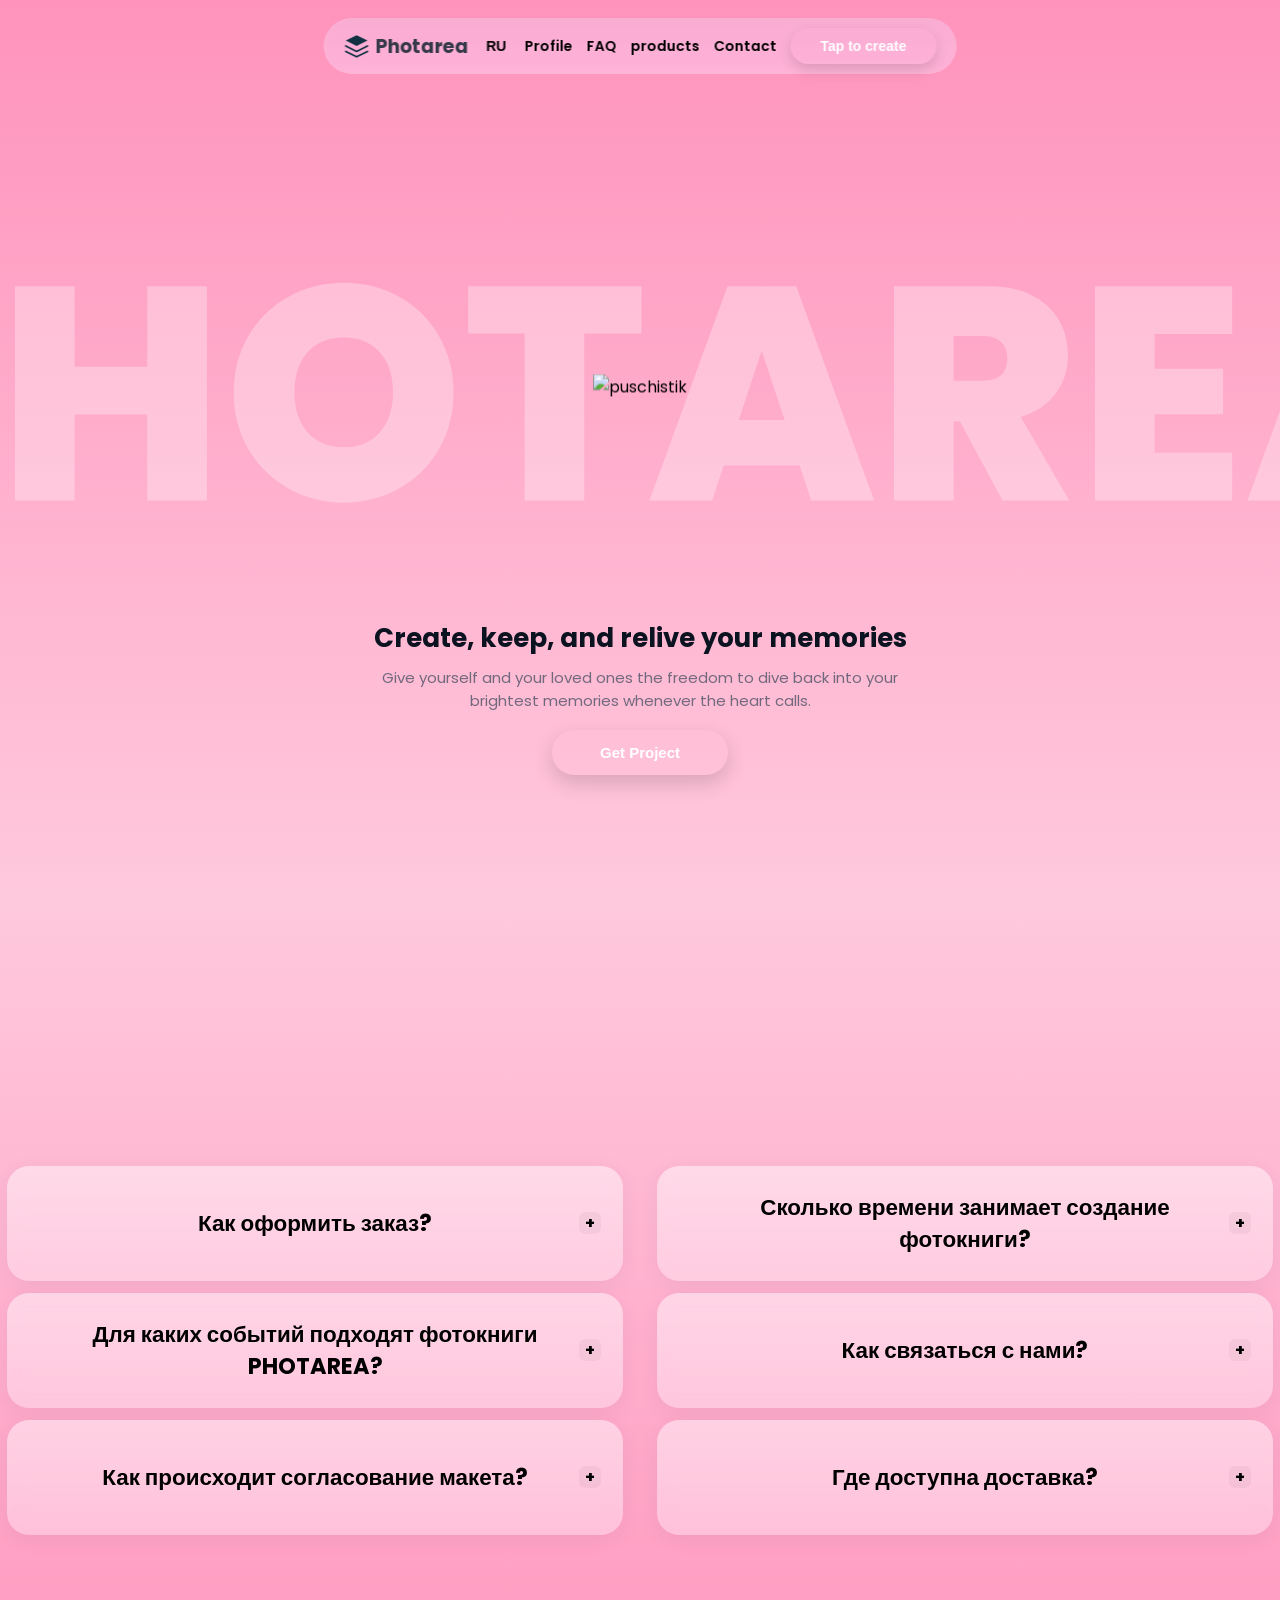
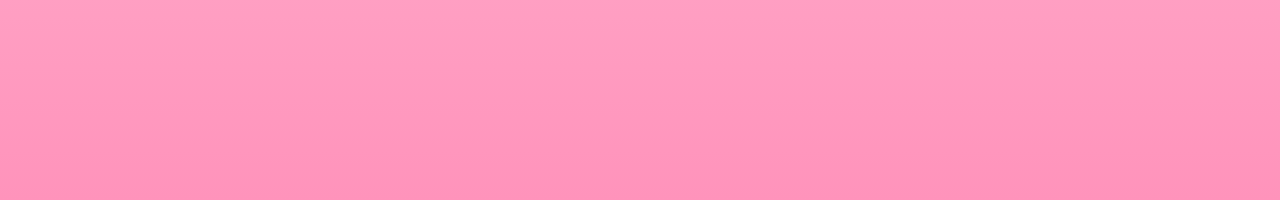
==== commit 204d284a: "The Faq page element is ready. Getting started on a new block - products. 1. Исправление работы пане" ====
--- a/index.html
+++ b/index.html
@@ -25,7 +25,7 @@
 <body>
 <div class="container">
   <header class="panel" role="banner" aria-label="Photarea navigation">
-    <a class="logo" href="index.html" aria-label="Photarea home">
+    <a class="logo" href="#index.main" aria-label="Photarea home">
       <svg viewBox="0 0 24 24" fill="none" xmlns="http://www.w3.org/2000/svg" aria-hidden="true">
         <path d="M12 2L2 7L12 12L22 7L12 2Z" fill="#123244" />
         <path d="M2 17L12 22L22 17" stroke="#123244" stroke-width="1.6" stroke-linecap="round" stroke-linejoin="round" />
@@ -51,7 +51,7 @@
           <img src="icon/free-icon-font-user-3917711.png" class="nav-icon" alt="">
           <span data-i18n="nav_profile">Profile</span>
         </a>
-        <a href="html/faq.html">
+        <a href="#Faq_Section">
           <img src="icon/free-icon-font-lightbulb-question-10469137.png" class="nav-icon" alt="">
           <span data-i18n="nav_faq">FAQ</span>
         </a>
@@ -73,7 +73,7 @@
   </header>
 
   <!-- Hero section — full viewport height, visually identical to original -->
-  <section class="hero-section">
+  <section class="hero-section" id="index.main">
     <div class="hero-main">
       <p class="texthome">PHOTAREA</p>
       <img class="mascot" src="pushistik-2.0.png" alt="puschistik">
@@ -88,71 +88,75 @@
   </section>
 
   <main>
-    <section class="faq-section" aria-label="FAQ">
-      <section class="faq-panel" aria-labelledby="faq1">
-        <div class="faq-header" id="faq1" role="button" aria-controls="faq1-desc" aria-expanded="false">
-          <span data-i18n="faq_q1_title">Как оформить заказ?</span>
-          <span class="faq-toggle-indicator">+</span>
-        </div>
-        <div class="faq-body" id="faq1-desc" aria-hidden="true">
-          <p data-i18n="faq_q1_p1">Вы выбираете желаемый формат фотокниги и отправляете нам фотографии. Далее менеджер связывается с вами лично, уточняет детали, настроение, пожелания и помогает сформировать концепцию. После согласования дизайнер создаёт индивидуальный макет, отражающий вашу историю и стиль. Мы согласуем каждую деталь, чтобы итоговая фотокнига выглядела именно так, как вы представляете.</p>
-        </div>
-      </section>
-
-      <section class="faq-panel" aria-labelledby="faq2">
-        <div class="faq-header" id="faq2" role="button" aria-controls="faq2-desc" aria-expanded="false">
-          <span data-i18n="faq_q2_title">Сколько времени занимает создание фотокниги?</span>
-          <span class="faq-toggle-indicator">+</span>
-        </div>
-        <div class="faq-body" id="faq2-desc" aria-hidden="true">
-          <p data-i18n="faq_q2_p1">Вы можете создать свою индивидуальную фотокнигу, обсудив все детали с менеджером всего за 10 минут. Уже на следующий день мы отправим вам первый вариант макета для согласования.</p>
-          <p data-i18n="faq_q2_p2">Дальнейшие сроки зависят от сложности дизайна и ваших пожеланий — иногда процесс немного удлиняется, если требуется дополнительная проработка деталей.</p>
-          <p data-i18n="faq_q2_p3">После утверждения макета мы переходим к печати. Время доставки зависит от объёма фотокниги и сложности дизайна (зачастую процесс занимает максимум 14 дней).</p>
-        </div>
-      </section>
-
-      <section class="faq-panel" aria-labelledby="faq3">
-        <div class="faq-header" id="faq3" role="button" aria-controls="faq3-desc" aria-expanded="false">
-          <span data-i18n="faq_q3_title">Для каких событий подходят фотокниги PHOTAREA?</span>
-          <span class="faq-toggle-indicator">+</span>
-        </div>
-        <div class="faq-body" id="faq3-desc" aria-hidden="true">
-          <p data-i18n="faq_q3_p1">Фотокниги PHOTAREA подходят для самых разных моментов вашей жизни: путешествий, тёплых подарков для близких, сохранения семейных традиций, важных событий и периодов, которые хочется помнить.</p>
-          <p data-i18n="faq_q3_p2">Это могут быть воспоминания о путешествиях, любовные истори и история детства, годы взросления, семейные праздники и маленькие радости, которые создают вашу личную историю.</p>
-          <p data-i18n="faq_q3_p3">Мы превращаем ваши моменты в вечную память, которая всегда будет рядом — красиво оформленную, доступную в любой момент и созданную с душой. Это всё, что хочется сохранить, передать дальше и хранить как часть семьи.</p>
-        </div>
-      </section>
-
-      <section class="faq-panel" aria-labelledby="faq4">
-        <div class="faq-header" id="faq4" role="button" aria-controls="faq4-desc" aria-expanded="false">
-          <span data-i18n="faq_q4_title">Как связаться с нами?</span>
-          <span class="faq-toggle-indicator">+</span>
-        </div>
-        <div class="faq-body" id="faq4-desc" aria-hidden="true">
-          <p data-i18n="faq_q4_p1">Просто напишите нам в удобный мессенджер или заполните форму на сайте — менеджер ответит вам лично, поможет с выбором формата, обсудит идеи и расскажет обо всех этапах.</p>
-        </div>
-      </section>
-
-      <section class="faq-panel" aria-labelledby="faq5">
-        <div class="faq-header" id="faq5" role="button" aria-controls="faq5-desc" aria-expanded="false">
-          <span data-i18n="faq_q5_title">Как происходит согласование макета?</span>
-          <span class="faq-toggle-indicator">+</span>
-        </div>
-        <div class="faq-body" id="faq5-desc" aria-hidden="true">
-          <p data-i18n="faq_q5_p1">Мы подготавливаем предварительный вариант и отправляем вам. Вы вносите корректировки, если нужно, а мы дорабатываем макет до полного идеала. Только после вашего утверждения работа переходит в печать.</p>
-        </div>
-      </section>
-
-      <section class="faq-panel" aria-labelledby="faq6">
-        <div class="faq-header" id="faq6" role="button" aria-controls="faq6-desc" aria-expanded="false">
-          <span>Где доступна доставка?</span>
-          <span class="faq-toggle-indicator">+</span>
-        </div>
-        <div class="faq-body" id="faq6-desc" aria-hidden="true">
-          <p>На данный момент доставка осуществляется по Вене. Мы вручную и аккуратно передаём готовые фотокниги, чтобы они дошли до вас в идеальном состоянии.
-            В ближайшее время планируется расширение доставки по всей Австрии.</p>
-        </div>
-      </section>
+    <section class="faq-section" aria-label="FAQ" id="Faq_Section">
+      <div class="faq-col">
+        <section class="faq-panel" aria-labelledby="faq1">
+          <div class="faq-header" id="faq1" role="button" aria-controls="faq1-desc" aria-expanded="false">
+            <span data-i18n="faq_q1_title">Как оформить заказ?</span>
+            <span class="faq-toggle-indicator">+</span>
+          </div>
+          <div class="faq-body" id="faq1-desc" aria-hidden="true">
+            <p data-i18n="faq_q1_p1">Вы выбираете желаемый формат фотокниги и отправляете нам фотографии. Далее менеджер связывается с вами лично, уточняет детали, настроение, пожелания и помогает сформировать концепцию. После согласования дизайнер создаёт индивидуальный макет, отражающий вашу историю и стиль. Мы согласуем каждую деталь, чтобы итоговая фотокнига выглядела именно так, как вы представляете.</p>
+          </div>
+        </section>
+
+        <section class="faq-panel" aria-labelledby="faq3">
+          <div class="faq-header" id="faq3" role="button" aria-controls="faq3-desc" aria-expanded="false">
+            <span data-i18n="faq_q3_title">Для каких событий подходят фотокниги PHOTAREA?</span>
+            <span class="faq-toggle-indicator">+</span>
+          </div>
+          <div class="faq-body" id="faq3-desc" aria-hidden="true">
+            <p data-i18n="faq_q3_p1">Фотокниги PHOTAREA подходят для самых разных моментов вашей жизни: путешествий, тёплых подарков для близких, сохранения семейных традиций, важных событий и периодов, которые хочется помнить.</p>
+            <p data-i18n="faq_q3_p2">Это могут быть воспоминания о путешествиях, любовные истори и история детства, годы взросления, семейные праздники и маленькие радости, которые создают вашу личную историю.</p>
+            <p data-i18n="faq_q3_p3">Мы превращаем ваши моменты в вечную память, которая всегда будет рядом — красиво оформленную, доступную в любой момент и созданную с душой. Это всё, что хочется сохранить, передать дальше и хранить как часть семьи.</p>
+          </div>
+        </section>
+
+        <section class="faq-panel" aria-labelledby="faq5">
+          <div class="faq-header" id="faq5" role="button" aria-controls="faq5-desc" aria-expanded="false">
+            <span data-i18n="faq_q5_title">Как происходит согласование макета?</span>
+            <span class="faq-toggle-indicator">+</span>
+          </div>
+          <div class="faq-body" id="faq5-desc" aria-hidden="true">
+            <p data-i18n="faq_q5_p1">Мы подготавливаем предварительный вариант и отправляем вам. Вы вносите корректировки, если нужно, а мы дорабатываем макет до полного идеала. Только после вашего утверждения работа переходит в печать.</p>
+          </div>
+        </section>
+      </div>
+
+      <div class="faq-col">
+        <section class="faq-panel" aria-labelledby="faq2">
+          <div class="faq-header" id="faq2" role="button" aria-controls="faq2-desc" aria-expanded="false">
+            <span data-i18n="faq_q2_title">Сколько времени занимает создание фотокниги?</span>
+            <span class="faq-toggle-indicator">+</span>
+          </div>
+          <div class="faq-body" id="faq2-desc" aria-hidden="true">
+            <p data-i18n="faq_q2_p1">Вы можете создать свою индивидуальную фотокнигу, обсудив все детали с менеджером всего за 10 минут. Уже на следующий день мы отправим вам первый вариант макета для согласования.</p>
+            <p data-i18n="faq_q2_p2">Дальнейшие сроки зависят от сложности дизайна и ваших пожеланий — иногда процесс немного удлиняется, если требуется дополнительная проработка деталей.</p>
+            <p data-i18n="faq_q2_p3">После утверждения макета мы переходим к печати. Время доставки зависит от объёма фотокниги и сложности дизайна (зачастую процесс занимает максимум 14 дней).</p>
+          </div>
+        </section>
+
+        <section class="faq-panel" aria-labelledby="faq4">
+          <div class="faq-header" id="faq4" role="button" aria-controls="faq4-desc" aria-expanded="false">
+            <span data-i18n="faq_q4_title">Как связаться с нами?</span>
+            <span class="faq-toggle-indicator">+</span>
+          </div>
+          <div class="faq-body" id="faq4-desc" aria-hidden="true">
+            <p data-i18n="faq_q4_p1">Просто напишите нам в удобный мессенджер или заполните форму на сайте — менеджер ответит вам лично, поможет с выбором формата, обсудит идеи и расскажет обо всех этапах.</p>
+          </div>
+        </section>
+
+        <section class="faq-panel" aria-labelledby="faq6">
+          <div class="faq-header" id="faq6" role="button" aria-controls="faq6-desc" aria-expanded="false">
+            <span>Где доступна доставка?</span>
+            <span class="faq-toggle-indicator">+</span>
+          </div>
+          <div class="faq-body" id="faq6-desc" aria-hidden="true">
+            <p>На данный момент доставка осуществляется по Вене. Мы вручную и аккуратно передаём готовые фотокниги, чтобы они дошли до вас в идеальном состоянии.
+              В ближайшее время планируется расширение доставки по всей Австрии.</p>
+          </div>
+        </section>
+      </div>
     </section>
 
 
--- a/css/style.css
+++ b/css/style.css
@@ -3,6 +3,7 @@
    ============================================ */
 html {
   height: 100%;
+  scroll-behavior: smooth; /*для более плавного переключения по секциям*/
 }
 
 body {
@@ -554,51 +555,70 @@
       /* FAQ styles */
 
       .faq-section{
-        width: min(1000px, 88%);
-        position: relative;
-        display: grid;
-        grid-template-columns: repeat(2, minmax(280px, 1fr));
-        gap: 12px 18px;
-        align-items: start;
+        width: 1250px;
+        display: flex;
+        flex-direction: row;
+        gap: 18px;
         font-family: inherit;
         margin: 0 auto;
         z-index: 20;
       }
 
-      .faq-panel{width:100%; display:flex; flex-direction:column; align-self:start}
-
-      /* move left/right columns outward by 8px (visual shift) */
-      .faq-panel:nth-child(odd){ transform: translateX(-8px); }
-      .faq-panel:nth-child(even){ transform: translateX(8px); }
-
-      @media (max-width:720px){
-        .faq-panel:nth-child(odd), .faq-panel:nth-child(even){ transform: none; }
-      }
-
-      @media (max-width:920px){
-        .faq-section{grid-template-columns: repeat(2, 1fr); width:94%;}
-      }
-
-      @media (max-width:720px){
-        /* Mobile: stack panels in a single column */
-        .faq-section{grid-template-columns:1fr;width:94%;padding:0 10px;box-sizing:border-box}
-        .faq-panel{transform:none;padding:12px;min-width:0;box-sizing:border-box}
-        .faq-body p{font-size:16px;line-height:1.5;word-break:break-word;overflow-wrap:break-word}
-      }
-
-      @media (max-width:700px){
-        /* Mobile: let FAQ flow normally so social links move down on expand */
-        .faq-section{position:relative;left:auto;top:auto;transform:none;max-height:none;overflow:visible;margin:0 auto;width:94%;}
+      .faq-col{
+        flex: 1;
+        display: flex;
+        flex-direction: column;
+        gap: 12px;
       }
 
       .faq-panel{
+        width: 100%;
+        display: flex;
+        flex-direction: column;
+        justify-content: center;
+        height: 115px;
+        overflow: hidden;
         background: linear-gradient(180deg, rgba(255,255,255,0.48), rgba(255,255,255,0.34));
         border: .3px solid var(--nav-border);
         border-radius: 22px;
         padding: 6px 8px;
         box-shadow: 0 5px 22px rgba(19,55,85,0.06);
         backdrop-filter: blur(8px) saturate(110%);
+        box-sizing: border-box;
+      }
+
+      /* open panel grows freely, neighbour in other column is unaffected */
+      .faq-panel:has(.faq-body.open){
+        height: auto;
         overflow: visible;
+      }
+
+      /* move left/right columns outward by 8px (visual shift) */
+      .faq-col:first-child{ transform: translateX(-8px); }
+      .faq-col:last-child{ transform: translateX(8px); }
+
+      @media (max-width:720px){
+        .faq-col:first-child, .faq-col:last-child{ transform: none; }
+      }
+
+      @media (max-width:920px){
+        .faq-section{width:94%;}
+      }
+
+      @media (max-width:720px){
+        /* Mobile: single column */
+        .faq-section{flex-direction:column;width:94%;padding:0 10px;box-sizing:border-box;}
+        .faq-col{width:100%;}
+        .faq-panel{height:auto; padding:12px; min-width:0; box-sizing:border-box;}
+        .faq-body p{font-size:16px;line-height:1.5;word-break:break-word;overflow-wrap:break-word}
+      }
+
+      @media (max-width:700px){
+        .faq-section{margin:0 auto;width:94%;}
+      }
+
+      .faq-panel{
+        box-sizing: border-box;
       }
 
       .faq-header{
@@ -622,7 +642,7 @@
         height: 22px;
       }
 
-      /* center the question text */
+      /* question text — left-aligned as in reference */
       .faq-header > span:first-child {
         text-align: center;
         font-size: 1.4rem;
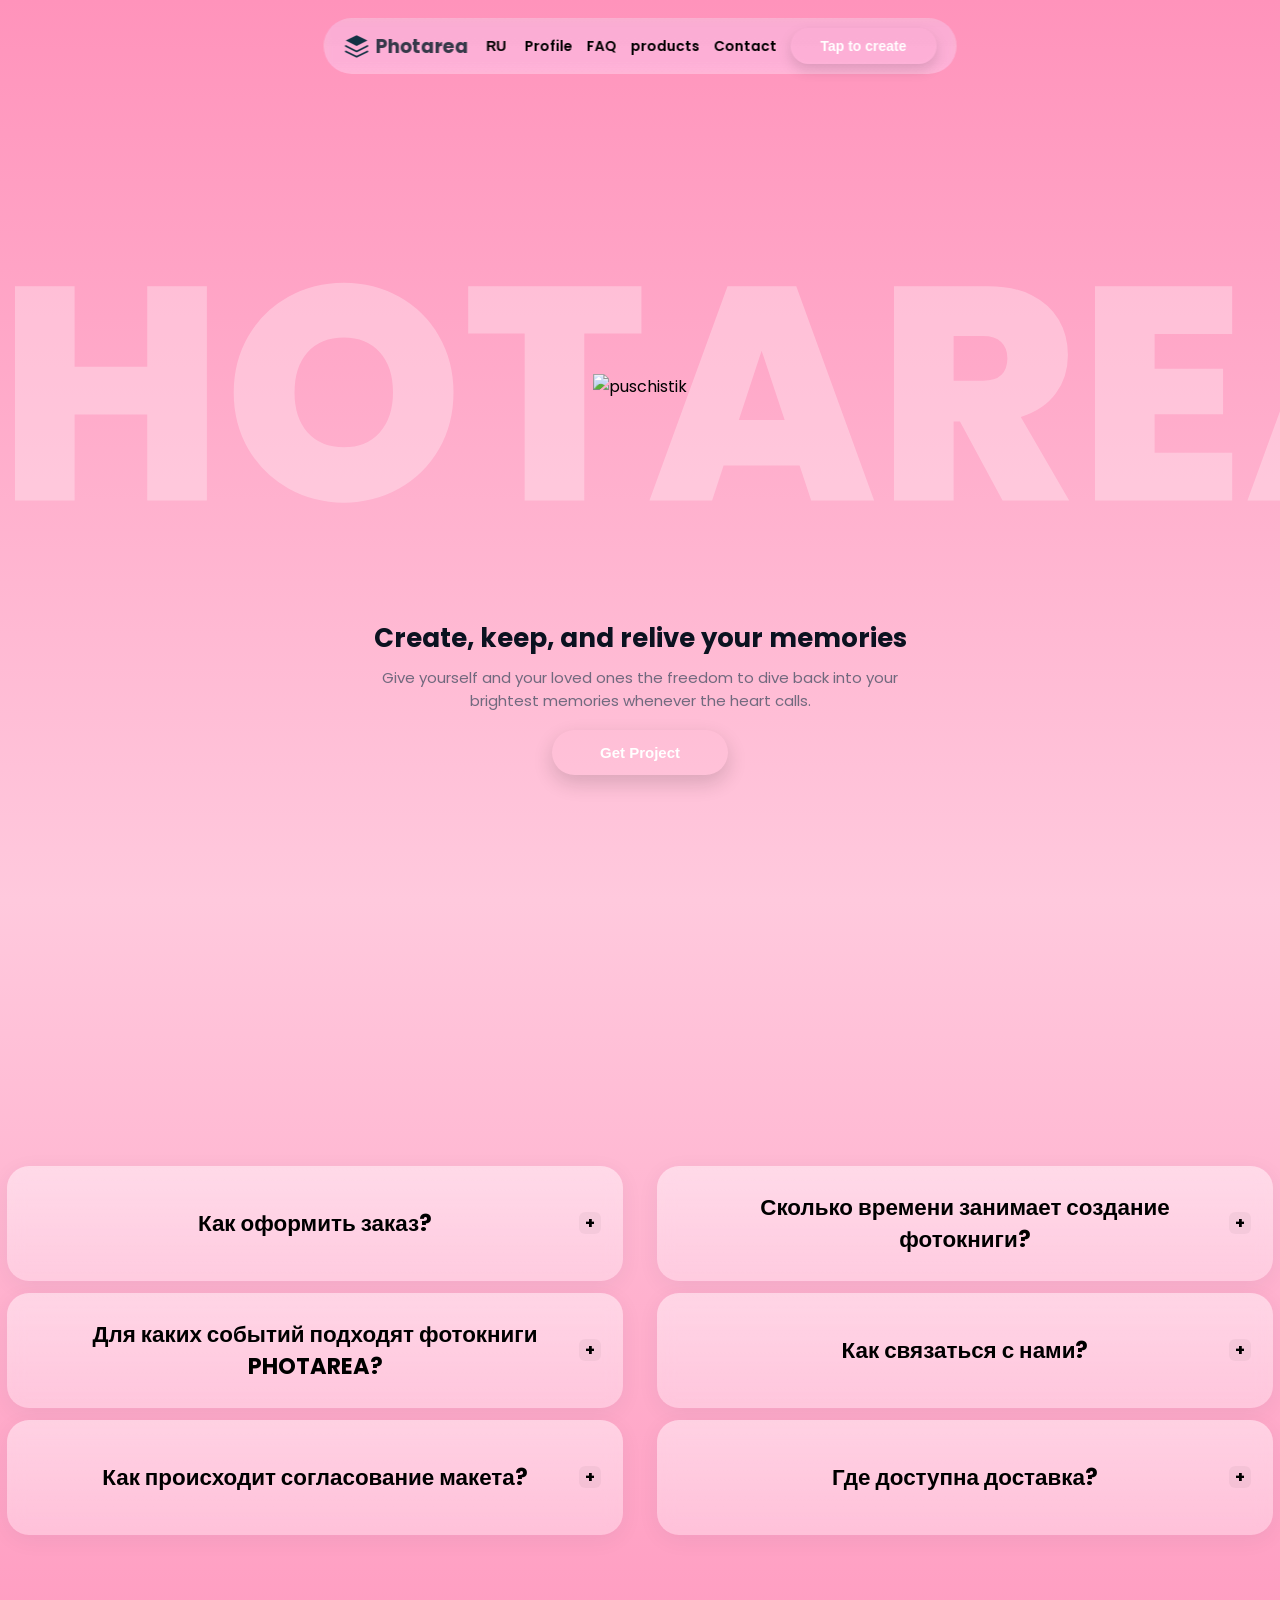
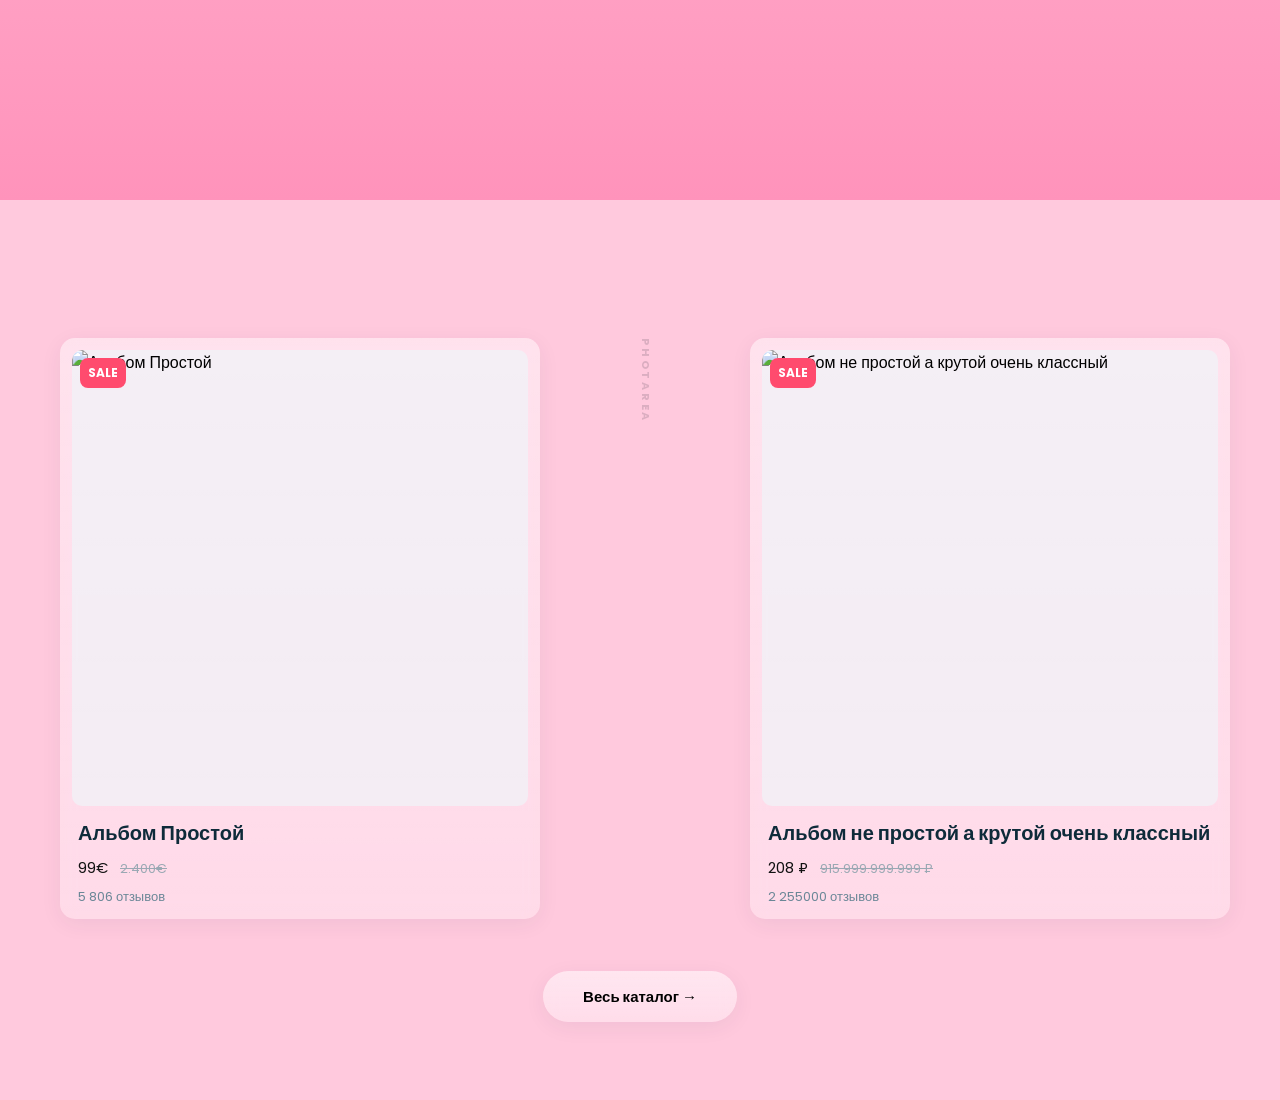
==== commit 4ed3319d: "working on a new block 1. Refactoring the page, filtering out unnecessary parameters and blocks. 2. " ====
--- a/index.html
+++ b/index.html
@@ -1,5 +1,5 @@
 <!doctype html>
-<html lang="en">
+<html lang="ru">
 <head>
 <meta charset="utf-8" />
 <meta name="viewport" content="width=device-width,initial-scale=1" />
@@ -18,8 +18,8 @@
 <link rel="stylesheet" href="https://cdnjs.cloudflare.com/ajax/libs/font-awesome/6.5.2/css/all.min.css">
 
 <script src="js/lang.js"></script>
-<script src="js/auth.js"></script>
 <script src="index.js"></script>
+<script src="js/products.js" defer></script>
 <title>Photarea</title>
 </head>
 <body>
@@ -55,7 +55,7 @@
           <img src="icon/free-icon-font-lightbulb-question-10469137.png" class="nav-icon" alt="">
           <span data-i18n="nav_faq">FAQ</span>
         </a>
-        <a href="html/product.html">
+        <a href="html/catalog.html">
           <img src="icon/free-icon-font-sparkles-17511706.png" class="nav-icon" alt="">
           <span data-i18n="nav_products">products</span>
         </a>
@@ -161,6 +161,72 @@
 
 
   </main>
+
+  <!-- Products Section -->
+  <section class="products-section" id="products-section" aria-label="Products">
+
+    <div id="shopAlert" class="shop-alert" role="status" aria-live="polite" hidden></div>
+
+    <section id="shop-products">
+      <article class="shop-card" data-shop-id="1" data-desc="Минималистичный фотокнига-альбом: плотная матовая обложка, 24 разворота, печать премиум-класса." data-images="/photo/photo_2026-01-04_17-44-36.jpg,/photo/photo_2026-01-04_18-20-48.jpg" data-rating="4.7" data-reviews="5 806 отзывов" tabindex="0">
+        <div class="shop-media">
+          <img src="photo/photo_2026-01-04_17-44-36.jpg" alt="product 1" onerror="this.onerror=null;this.src='https://via.placeholder.com/260x170?text=Product+1';" />
+          <button class="shop-fav" aria-label="add to wishlist">&#9825;</button>
+          <span class="shop-badge">Распродажа</span>
+        </div>
+        <div class="shop-body">
+          <h3 class="shop-title">Альбом Простой</h3>
+          <div class="shop-price"><strong>99€</strong> <small class="old">2.400€</small></div>
+          <div class="shop-meta">⭐ 4.7 • 5 806 отзывов</div>
+        </div>
+      </article>
+
+      <article class="shop-card" data-shop-id="2" data-desc="Расширенный альбом с твердой обложкой и выбором фактуры бумаги. Идеален для подарка." data-images="/photo/photo_2026-01-04_18-20-48.jpg,/photo/photo_2026-01-04_17-44-36.jpg" data-rating="1.7" data-reviews="2 255000 отзывов" tabindex="0">
+        <div class="shop-media">
+          <img src="photo/photo_2026-01-04_18-20-48.jpg" alt="product 2" onerror="this.onerror=null;this.src='https://via.placeholder.com/260x170?text=Product+2';" />
+          <button class="shop-fav" aria-label="add to wishlist">&#9825;</button>
+          <span class="shop-badge">Распродажа</span>
+        </div>
+        <div class="shop-body">
+          <h3 class="shop-title">Альбом не простой а крутой очень классный</h3>
+          <div class="shop-price"><strong>208 ₽</strong> <small class="old">915.999.999.999 ₽</small></div>
+          <div class="shop-meta">⭐ 1.7 • 2 отзыва</div>
+        </div>
+      </article>
+    </section>
+
+    <div style="margin-top: 32px; text-align: center;">
+      <a href="html/catalog.html" class="cta-catalog-btn">Весь каталог &rarr;</a>
+    </div>
+
+    <!-- Product Detail Modal -->
+    <div id="shopModal" class="shop-modal" aria-hidden="true">
+      <div class="shop-backdrop" data-close></div>
+      <div class="shop-window" role="dialog" aria-modal="true" aria-label="product detail">
+        <button class="shop-close" aria-label="close">✕</button>
+        <div class="shop-grid">
+          <div class="shop-left">
+            <div class="shop-hero">
+              <img id="shopHeroImg" src="" alt="product image">
+            </div>
+            <div class="shop-thumbs" id="shopThumbs"></div>
+          </div>
+          <div class="shop-right">
+            <h2 id="shopTitle">Product title</h2>
+            <div class="shop-rating">⭐ <span id="shopRating">4.9</span> • <small id="shopReviews">72 Reviews</small></div>
+            <div class="shop-price"><span id="shopPrice">30,02 €</span> <small id="shopOldPrice" class="old">60,04 €</small></div>
+            <p id="shopDesc">Краткое описание товара.</p>
+            <div class="shop-actions">
+              <button id="shopBuy" class="btn">Добавить в корзину</button>
+              <button id="shopOrder" class="btn" style="background: #28a745; margin-left: 10px;">Оформить сейчас</button>
+            </div>
+          </div>
+        </div>
+      </div>
+    </div>
+
+  </section>
+
 </div>
 
 <script>
--- a/css/style.css
+++ b/css/style.css
@@ -723,3 +723,190 @@
       }
 
 
+/* ============================================
+   Products Section
+   ============================================ */
+
+.products-section {
+  min-height: 100vh;
+  display: flex;
+  flex-direction: column;
+  align-items: center;
+  justify-content: center;
+  width: 100%;
+  padding: 100px 20px 60px;
+  scroll-snap-align: start;
+  scroll-snap-stop: always;
+  box-sizing: border-box;
+}
+
+.shop-alert {
+  width: min(900px, 92%);
+  margin: 0 auto 20px;
+  padding: 12px 16px;
+  border-radius: 12px;
+  background: rgba(17,17,17,0.08);
+  color: #0b1220;
+  font-size: 14px;
+  display: none;
+}
+.shop-alert.show { display: block; }
+
+#shop-products {
+  display: flex;
+  flex-direction: row;
+  align-items: flex-start;
+  gap: 0;
+  flex-wrap: nowrap;
+  overflow-x: auto;
+  scrollbar-width: none;
+  width: 100%;
+  max-width: 100%;
+  padding: 20px 40px;
+}
+#shop-products::-webkit-scrollbar { display: none; }
+
+.shop-card {
+  background: linear-gradient(180deg, rgba(255,255,255,0.48), rgba(255,255,255,0.34));
+  border-radius: 15px;
+  overflow: hidden;
+  border: .3px solid var(--nav-border);
+  box-shadow: 0 5px 22px rgba(19,55,85,0.06);
+  backdrop-filter: blur(8px) saturate(110%);
+  cursor: pointer;
+  transition: transform .12s ease;
+  display: flex;
+  flex-direction: column;
+  width: 420px;
+  flex-shrink: 0;
+}
+.shop-card:focus { outline: 3px solid rgba(17,34,51,0.12); }
+.shop-card:hover { transform: translateY(-6px); }
+
+@media (min-width: 1200px) and (max-width: 1600px) {
+  .shop-card { width: 480px; }
+}
+@media (min-width: 1600px) {
+  .shop-card { width: 560px; }
+}
+
+.shop-media { margin: 12px 12px 0; border-radius: 10px; overflow: hidden; background: rgba(240,244,248,0.7); aspect-ratio: 1 / 1; position: relative; }
+.shop-media img { position: absolute; inset: 0; object-fit: cover; width: 100%; height: 100%; border-radius: 10px; }
+.shop-fav { position: absolute; right: 8px; top: 8px; background: rgba(255,255,255,0.8); border: none; border-radius: 50%; width: 32px; height: 32px; cursor: pointer; font-size: 16px; display: flex; align-items: center; justify-content: center; }
+.shop-badge { position: absolute; left: 8px; top: 8px; background: #ff4b6e; color: #fff; padding: 6px 8px; border-radius: 8px; font-weight: 700; font-size: 12px; }
+.shop-body { padding: 12px 18px; }
+.shop-title { margin: 0 0 8px 0; font-size: 20px; color: #0e2b3a; white-space: nowrap; overflow: hidden; text-overflow: ellipsis; }
+.shop-card .shop-price { font-size: 15px; color: #111; }
+.shop-card .shop-price .old { text-decoration: line-through; color: #9aa8b3; margin-left: 8px; font-size: 13px; }
+.shop-meta { color: #6b8797; font-size: 13px; margin-top: 8px; }
+
+.shop-divider {
+  display: flex;
+  align-items: center;
+  justify-content: center;
+  flex-shrink: 0;
+  width: 210px;
+  writing-mode: vertical-rl;
+  text-orientation: mixed;
+  font-size: 11px;
+  font-weight: 700;
+  letter-spacing: 0.25em;
+  color: rgba(11, 18, 32, 0.15);
+  user-select: none;
+  pointer-events: none;
+  text-transform: uppercase;
+}
+
+/* Product Detail Modal */
+.shop-modal { position: fixed; inset: 0; display: none; align-items: center; justify-content: center; z-index: 200; padding: 20px; }
+.shop-modal.open { display: flex; }
+.shop-backdrop { position: absolute; inset: 0; background: rgba(6,12,18,0.45); }
+.shop-window { position: relative; background: #ffffff; border-radius: 24px; max-width: 960px; width: 100%; max-height: 90vh; overflow: auto; padding: 40px; z-index: 2; box-shadow: 0 20px 50px rgba(0,0,0,0.15); }
+.shop-close { position: absolute; right: 16px; top: 16px; border: 0; background: transparent; color: #000; width: 36px; height: 36px; font-size: 30px; cursor: pointer; z-index: 10; display: flex; align-items: center; justify-content: center; }
+.shop-grid { display: grid; grid-template-columns: 1fr 1fr; gap: 30px; }
+.shop-left { background: transparent; }
+.shop-hero { background: #f6f8fa; border-radius: 16px; height: auto; aspect-ratio: 1/1.2; display: flex; align-items: center; justify-content: center; overflow: hidden; }
+.shop-hero img { width: 100%; height: 100%; object-fit: cover; border-radius: 16px; transition: transform 0.4s ease, opacity 0.4s ease; }
+.shop-hero img.animating { transform: translateX(-40px); opacity: 0; }
+.shop-thumbs { display: flex; gap: 10px; margin-top: 1.5rem; flex-wrap: wrap; }
+.shop-thumbs img { width: 70px; height: 70px; object-fit: cover; border-radius: 10px; cursor: pointer; border: 1px solid rgba(12,35,50,0.06); transition: all 0.2s ease; }
+.shop-thumbs img.selected { border: 2px solid #111; transform: scale(1.05); }
+.shop-rating { color: #6b8797; font-size: 14px; margin: 4px 0; }
+.shop-right h2 { margin: 0 0 12px 0; font-size: 28px; }
+.shop-window .shop-price { font-size: 26px; font-weight: 600; margin: 12px 0; }
+.shop-window .shop-price .old { text-decoration: line-through; color: #9aa8b3; font-weight: 400; margin-left: 10px; font-size: 16px; }
+.shop-actions { display: flex; gap: 15px; margin-top: 25px; }
+.shop-window .btn { background: #111; color: #fff; border: 0; padding: 16px 24px; border-radius: 14px; cursor: pointer; font-weight: 600; font-size: 16px; transition: transform 0.2s; }
+.shop-window .btn:active { transform: scale(0.98); }
+.shop-window #shopBuy { flex: 1.5; padding: 18px 30px; font-size: 18px; border-radius: 16px; }
+
+/* Products responsive */
+@media (max-width: 900px) {
+  .shop-grid { grid-template-columns: 1fr; }
+  .shop-window { padding: 24px; max-height: 95vh; }
+  .shop-hero { aspect-ratio: 1/1; }
+}
+
+@media (max-width: 1200px) {
+  #shop-products { flex-direction: column; align-items: center; flex-wrap: wrap; overflow-x: unset; }
+  .shop-divider { display: none; }
+}
+
+@media (max-width: 720px) {
+  .products-section { padding: 90px 16px 50px; }
+  #shop-products { padding: 10px 0; gap: 16px; }
+  .shop-card { width: 100%; max-width: 400px; }
+}
+
+/* ============================================
+   Catalog Page
+   ============================================ */
+
+.catalog-section {
+  min-height: 100vh;
+  width: 100%;
+  padding: 100px 20px 60px;
+  box-sizing: border-box;
+  display: flex;
+  flex-direction: column;
+  align-items: center;
+}
+
+#shop-products.shop-products-grid {
+  display: grid;
+  grid-template-columns: repeat(auto-fill, minmax(280px, 1fr));
+  gap: 24px;
+  max-width: 1600px;
+  width: 100%;
+  padding: 20px 40px;
+  flex-wrap: unset;
+  overflow-x: unset;
+  scrollbar-width: unset;
+  align-items: unset;
+}
+#shop-products.shop-products-grid .shop-divider { display: none; }
+#shop-products.shop-products-grid .shop-card { width: auto; flex-shrink: unset; }
+
+@media (max-width: 720px) {
+  .catalog-section { padding: 90px 16px 50px; }
+  #shop-products.shop-products-grid { padding: 10px 0; gap: 16px; }
+}
+
+.cta-catalog-btn {
+  display: inline-block;
+  background: linear-gradient(180deg, rgba(255,255,255,0.55), rgba(255,255,255,0.38));
+  border: .3px solid var(--nav-border);
+  backdrop-filter: blur(8px) saturate(110%);
+  box-shadow: 0 5px 22px rgba(19,55,85,0.06);
+  color: var(--accent-text);
+  font-weight: 700;
+  font-size: 15px;
+  padding: 14px 40px;
+  border-radius: 50px;
+  text-decoration: none;
+  transition: transform .12s ease, box-shadow .12s ease;
+}
+.cta-catalog-btn:hover {
+  transform: translateY(-3px);
+  box-shadow: 0 10px 30px rgba(19,55,85,0.1);
+}
